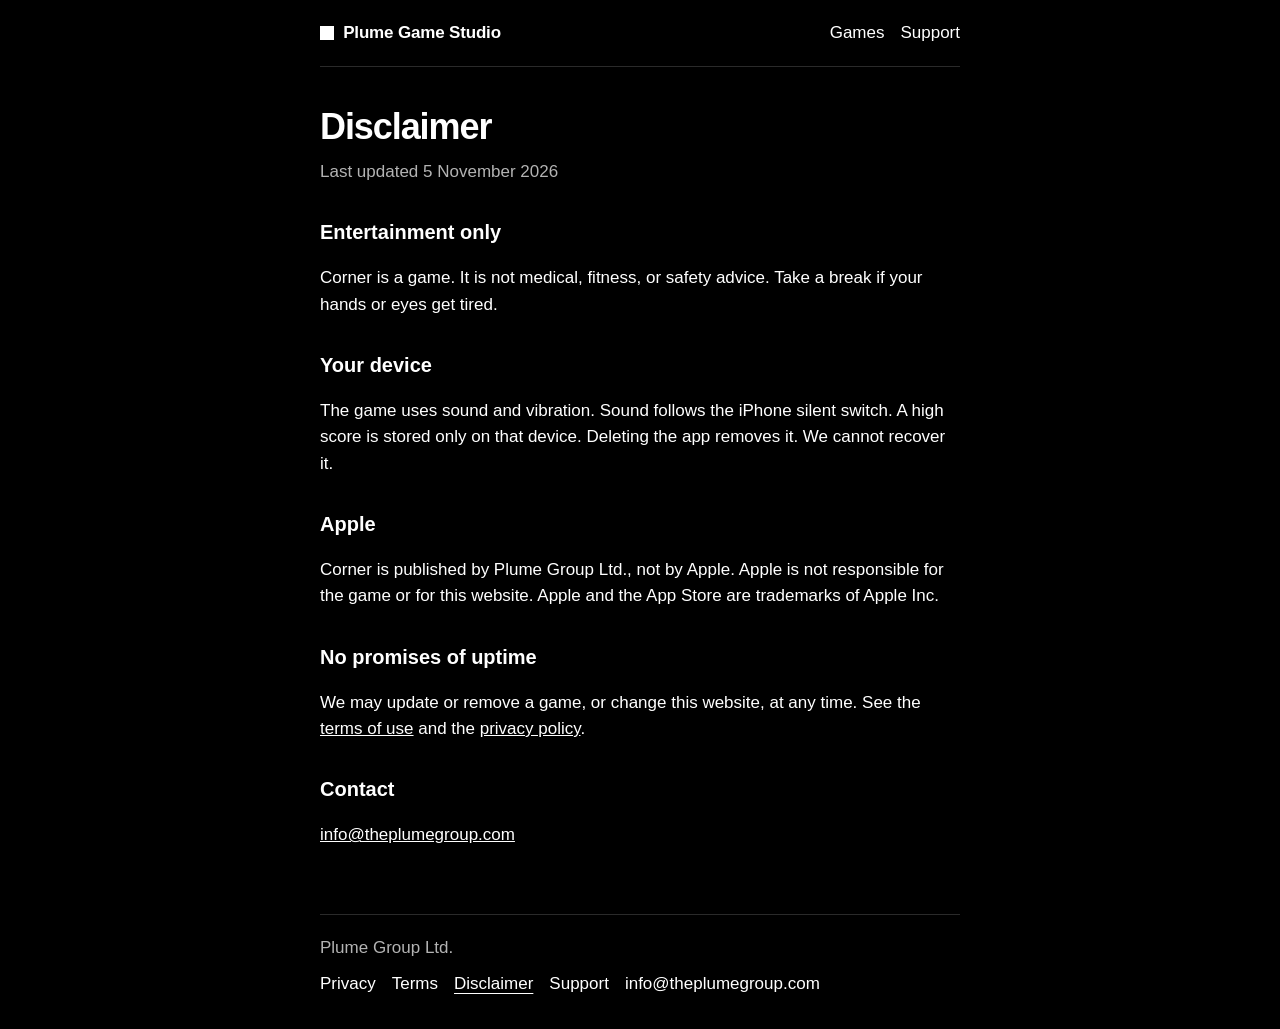
==== disclaimer.html @ d8ed9454 "Add the Plume Game Studio site. Co-authored-by: Cursor <cursoragent@cursor.com>" ====
<!DOCTYPE html>
<html lang="en">
<head>
  <meta charset="utf-8">
  <meta name="viewport" content="width=device-width, initial-scale=1">
  <title>Disclaimer — Plume Game Studio</title>
  <meta name="description" content="Disclaimer for Plume Game Studio and the iPhone game Corner.">
  <link rel="icon" href="favicon.svg" type="image/svg+xml">
  <link rel="stylesheet" href="css/style.css">
</head>
<body>
  <header>
    <a class="brand" href="index.html"><span class="mark" aria-hidden="true"></span> Plume Game Studio</a>
    <nav>
      <a href="index.html">Games</a>
      <a href="support.html">Support</a>
    </nav>
  </header>
  <main class="wrap">
    <h1>Disclaimer</h1>
    <p class="meta">Last updated 5 November 2026</p>

    <h2>Entertainment only</h2>
    <p>Corner is a game. It is not medical, fitness, or safety advice. Take a break if your hands or eyes get tired.</p>

    <h2>Your device</h2>
    <p>The game uses sound and vibration. Sound follows the iPhone silent switch. A high score is stored only on that device. Deleting the app removes it. We cannot recover it.</p>

    <h2>Apple</h2>
    <p>Corner is published by Plume Group Ltd., not by Apple. Apple is not responsible for the game or for this website. Apple and the App Store are trademarks of Apple Inc.</p>

    <h2>No promises of uptime</h2>
    <p>We may update or remove a game, or change this website, at any time. See the <a href="terms.html">terms of use</a> and the <a href="privacy.html">privacy policy</a>.</p>

    <h2>Contact</h2>
    <p><a href="mailto:info@theplumegroup.com">info@theplumegroup.com</a></p>
  </main>
  <footer>
    <p>Plume Group Ltd.</p>
    <nav>
      <a href="privacy.html">Privacy</a>
      <a href="terms.html">Terms</a>
      <a href="disclaimer.html" aria-current="page">Disclaimer</a>
      <a href="support.html">Support</a>
      <a href="mailto:info@theplumegroup.com">info@theplumegroup.com</a>
    </nav>
  </footer>
</body>
</html>
---- css/style.css ----
:root {
  color-scheme: dark;
  --bg: #000;
  --fg: #fff;
  --muted: #b3b3b3;
  --line: #2a2a2a;
}

* { box-sizing: border-box; }

body {
  margin: 0;
  background: var(--bg);
  color: var(--fg);
  font: 1.0625rem/1.55 -apple-system, BlinkMacSystemFont, "Segoe UI", sans-serif;
}

a { color: inherit; }

a:focus-visible {
  outline: 2px solid var(--fg);
  outline-offset: 3px;
}

.wrap {
  width: min(40rem, calc(100% - 2.5rem));
  margin: 0 auto;
}

header, footer {
  width: min(40rem, calc(100% - 2.5rem));
  margin: 0 auto;
}

header {
  display: flex;
  justify-content: space-between;
  align-items: center;
  gap: 1rem;
  padding: 1.25rem 0;
  border-bottom: 1px solid var(--line);
}

.brand {
  display: inline-flex;
  align-items: center;
  gap: 0.6rem;
  font-weight: 650;
  text-decoration: none;
  letter-spacing: -0.01em;
}

.mark {
  width: 0.85rem;
  height: 0.85rem;
  background: var(--fg);
  flex: none;
}

nav { display: flex; gap: 1rem; }

nav a { text-decoration: none; }

nav a[aria-current="page"] { text-decoration: underline; text-underline-offset: 0.25rem; }

main { padding: 2.5rem 0 3rem; }

h1 {
  margin: 0 0 0.75rem;
  font-size: 2.25rem;
  line-height: 1.1;
  letter-spacing: -0.03em;
}

h2 { margin: 2rem 0 0.5rem; font-size: 1.25rem; }

p, li { color: var(--fg); }

.lede, .meta, footer p { color: var(--muted); }

.lede { margin: 0; max-width: 34rem; font-size: 1.2rem; }

.game {
  margin-top: 2rem;
  padding: 1.35rem 1.35rem 1.35rem 1.5rem;
  border: 1px solid var(--line);
  border-left: 0.85rem solid var(--fg);
}

.game h2 { margin: 0 0 0.25rem; }

.meta { margin: 0 0 0.75rem; }

.game p:last-child { margin-bottom: 0; }

ul { padding-left: 1.15rem; }

li + li { margin-top: 0.35rem; }

footer {
  padding: 1.25rem 0 2rem;
  border-top: 1px solid var(--line);
}

footer p { margin: 0 0 0.6rem; }

@media (max-width: 36rem) {
  header { align-items: flex-start; flex-direction: column; }
  h1 { font-size: 1.9rem; }
}
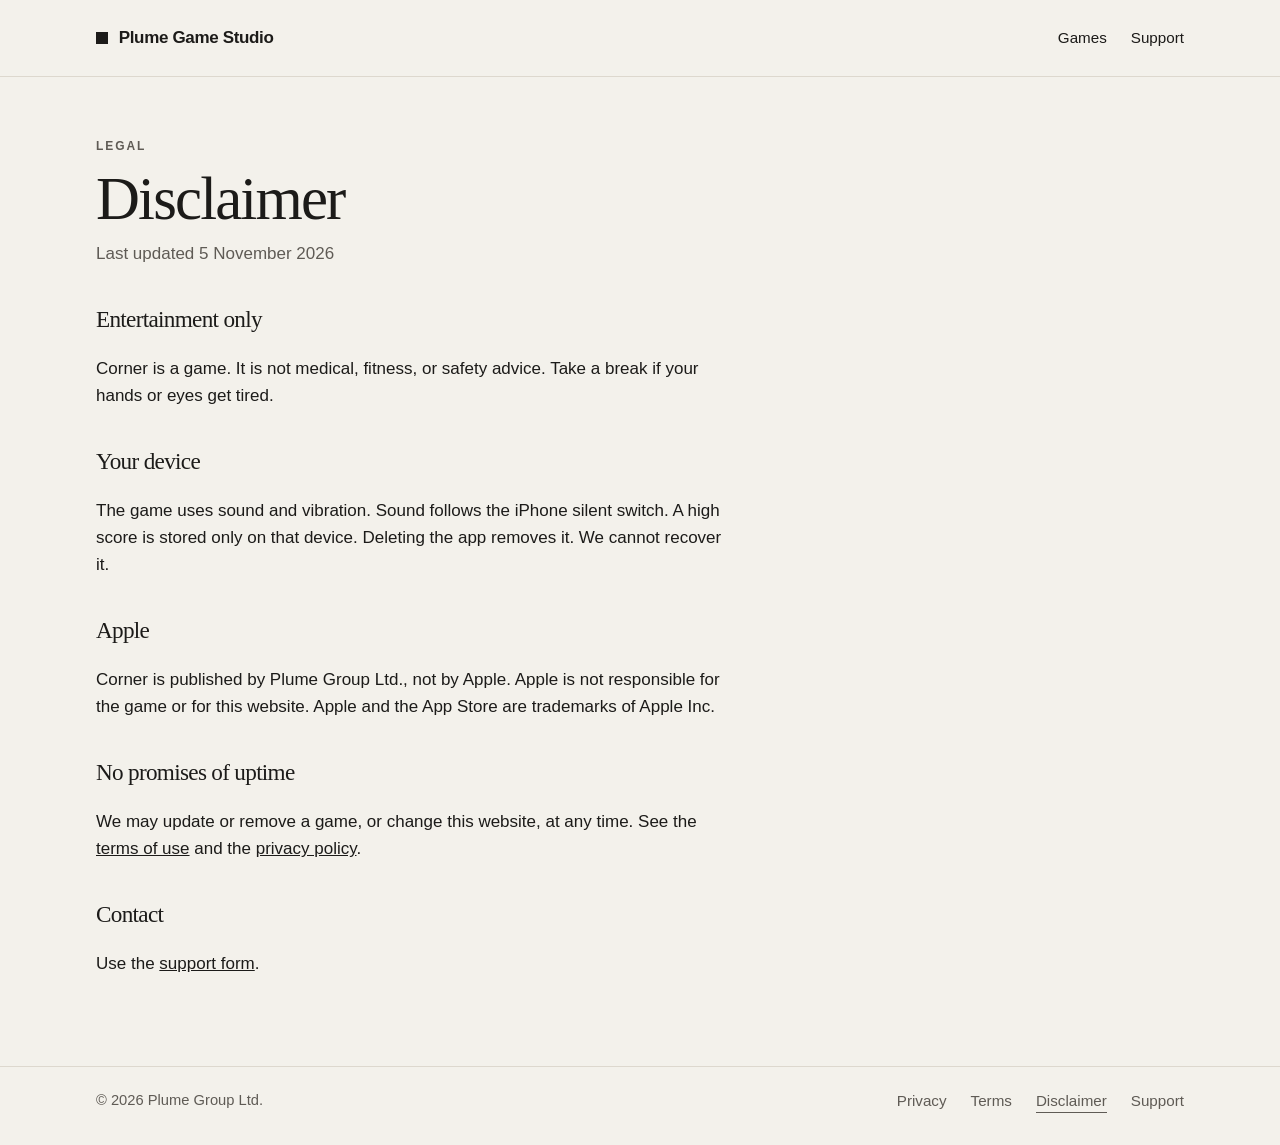
==== commit 8abae193: "Restyle the studio site and send support through a form. Co-authored-by: Cursor <cursoragent@cursor." ====
--- a/disclaimer.html
+++ b/disclaimer.html
@@ -9,41 +9,48 @@
   <link rel="stylesheet" href="css/style.css">
 </head>
 <body>
-  <header>
-    <a class="brand" href="index.html"><span class="mark" aria-hidden="true"></span> Plume Game Studio</a>
-    <nav>
-      <a href="index.html">Games</a>
-      <a href="support.html">Support</a>
-    </nav>
+  <a class="skip" href="#content">Skip to content</a>
+  <header class="site-header">
+    <div class="frame">
+      <a class="brand" href="index.html"><span class="mark" aria-hidden="true"></span> Plume Game Studio</a>
+      <nav class="nav">
+        <a href="index.html">Games</a>
+        <a href="support.html">Support</a>
+      </nav>
+    </div>
   </header>
-  <main class="wrap">
-    <h1>Disclaimer</h1>
-    <p class="meta">Last updated 5 November 2026</p>
+  <main id="content" class="page frame">
+    <div class="prose">
+      <p class="eyebrow">Legal</p>
+      <h1>Disclaimer</h1>
+      <p class="meta">Last updated 5 November 2026</p>
 
-    <h2>Entertainment only</h2>
-    <p>Corner is a game. It is not medical, fitness, or safety advice. Take a break if your hands or eyes get tired.</p>
+      <h2>Entertainment only</h2>
+      <p>Corner is a game. It is not medical, fitness, or safety advice. Take a break if your hands or eyes get tired.</p>
 
-    <h2>Your device</h2>
-    <p>The game uses sound and vibration. Sound follows the iPhone silent switch. A high score is stored only on that device. Deleting the app removes it. We cannot recover it.</p>
+      <h2>Your device</h2>
+      <p>The game uses sound and vibration. Sound follows the iPhone silent switch. A high score is stored only on that device. Deleting the app removes it. We cannot recover it.</p>
 
-    <h2>Apple</h2>
-    <p>Corner is published by Plume Group Ltd., not by Apple. Apple is not responsible for the game or for this website. Apple and the App Store are trademarks of Apple Inc.</p>
+      <h2>Apple</h2>
+      <p>Corner is published by Plume Group Ltd., not by Apple. Apple is not responsible for the game or for this website. Apple and the App Store are trademarks of Apple Inc.</p>
 
-    <h2>No promises of uptime</h2>
-    <p>We may update or remove a game, or change this website, at any time. See the <a href="terms.html">terms of use</a> and the <a href="privacy.html">privacy policy</a>.</p>
+      <h2>No promises of uptime</h2>
+      <p>We may update or remove a game, or change this website, at any time. See the <a href="terms.html">terms of use</a> and the <a href="privacy.html">privacy policy</a>.</p>
 
-    <h2>Contact</h2>
-    <p><a href="mailto:info@theplumegroup.com">info@theplumegroup.com</a></p>
+      <h2>Contact</h2>
+      <p>Use the <a href="support.html">support form</a>.</p>
+    </div>
   </main>
-  <footer>
-    <p>Plume Group Ltd.</p>
-    <nav>
-      <a href="privacy.html">Privacy</a>
-      <a href="terms.html">Terms</a>
-      <a href="disclaimer.html" aria-current="page">Disclaimer</a>
-      <a href="support.html">Support</a>
-      <a href="mailto:info@theplumegroup.com">info@theplumegroup.com</a>
-    </nav>
+  <footer class="site-footer">
+    <div class="footer-row frame">
+      <p>© 2026 Plume Group Ltd.</p>
+      <nav class="nav">
+        <a href="privacy.html">Privacy</a>
+        <a href="terms.html">Terms</a>
+        <a href="disclaimer.html" aria-current="page">Disclaimer</a>
+        <a href="support.html">Support</a>
+      </nav>
+    </div>
   </footer>
 </body>
 </html>
--- a/css/style.css
+++ b/css/style.css
@@ -1,9 +1,11 @@
 :root {
-  color-scheme: dark;
-  --bg: #000;
-  --fg: #fff;
-  --muted: #b3b3b3;
-  --line: #2a2a2a;
+  color-scheme: light;
+  --bg: #f3f1eb;
+  --ink: #1c1b19;
+  --muted: #5f5b55;
+  --line: #ddd8ce;
+  --paper: #fffcf8;
+  --stage: #141414;
 }
 
 * { box-sizing: border-box; }
@@ -11,100 +13,250 @@
 body {
   margin: 0;
   background: var(--bg);
-  color: var(--fg);
-  font: 1.0625rem/1.55 -apple-system, BlinkMacSystemFont, "Segoe UI", sans-serif;
+  color: var(--ink);
+  font-family: "Avenir Next", Avenir, "Segoe UI", Helvetica, Arial, sans-serif;
+  font-size: 1.0625rem;
+  line-height: 1.6;
 }
 
 a { color: inherit; }
 
-a:focus-visible {
-  outline: 2px solid var(--fg);
-  outline-offset: 3px;
-}
-
-.wrap {
-  width: min(40rem, calc(100% - 2.5rem));
-  margin: 0 auto;
-}
-
-header, footer {
-  width: min(40rem, calc(100% - 2.5rem));
-  margin: 0 auto;
-}
-
-header {
+a:focus-visible,
+button:focus-visible,
+input:focus-visible,
+select:focus-visible,
+textarea:focus-visible {
+  outline: 2px solid var(--ink);
+  outline-offset: 2px;
+}
+
+.skip {
+  position: absolute;
+  left: 1rem;
+  top: -4rem;
+  background: var(--paper);
+  padding: 0.4rem 0.7rem;
+}
+
+.skip:focus { top: 1rem; }
+
+.frame {
+  width: min(68rem, calc(100% - 3rem));
+  margin-inline: auto;
+}
+
+.site-header { border-bottom: 1px solid var(--line); }
+
+.site-header .frame,
+.footer-row {
   display: flex;
   justify-content: space-between;
   align-items: center;
-  gap: 1rem;
-  padding: 1.25rem 0;
-  border-bottom: 1px solid var(--line);
-}
+  gap: 1.5rem;
+}
+
+.site-header .frame { min-height: 4.75rem; }
 
 .brand {
   display: inline-flex;
   align-items: center;
-  gap: 0.6rem;
-  font-weight: 650;
+  gap: 0.7rem;
+  color: inherit;
+  font-weight: 600;
+  letter-spacing: -0.02em;
   text-decoration: none;
-  letter-spacing: -0.01em;
 }
 
 .mark {
-  width: 0.85rem;
-  height: 0.85rem;
-  background: var(--fg);
+  width: 0.72rem;
+  height: 0.72rem;
+  background: var(--ink);
   flex: none;
 }
 
-nav { display: flex; gap: 1rem; }
-
-nav a { text-decoration: none; }
-
-nav a[aria-current="page"] { text-decoration: underline; text-underline-offset: 0.25rem; }
-
-main { padding: 2.5rem 0 3rem; }
+.nav { display: flex; gap: 1.5rem; }
+
+.nav a {
+  color: inherit;
+  font-size: 0.95rem;
+  text-decoration: none;
+}
+
+.nav a[aria-current="page"] { box-shadow: inset 0 -1px 0 currentColor; }
+
+.hero {
+  display: grid;
+  grid-template-columns: minmax(0, 1.2fr) minmax(14rem, 0.8fr);
+  gap: 4rem;
+  align-items: center;
+  padding: 5rem 0 4.5rem;
+}
+
+.eyebrow {
+  margin: 0 0 0.85rem;
+  color: var(--muted);
+  font-size: 0.75rem;
+  font-weight: 600;
+  letter-spacing: 0.16em;
+  text-transform: uppercase;
+}
+
+h1, h2, h3 {
+  font-family: "Iowan Old Style", "Palatino Linotype", Palatino, Georgia, serif;
+  font-weight: 500;
+  letter-spacing: -0.03em;
+}
 
 h1 {
-  margin: 0 0 0.75rem;
-  font-size: 2.25rem;
-  line-height: 1.1;
-  letter-spacing: -0.03em;
-}
-
-h2 { margin: 2rem 0 0.5rem; font-size: 1.25rem; }
-
-p, li { color: var(--fg); }
-
-.lede, .meta, footer p { color: var(--muted); }
-
-.lede { margin: 0; max-width: 34rem; font-size: 1.2rem; }
+  margin: 0;
+  font-size: clamp(3.1rem, 6.4vw, 5.1rem);
+  line-height: 0.94;
+}
+
+h2 { margin: 0; font-size: 2rem; }
+
+h3 { margin: 0 0 0.45rem; font-size: 1.85rem; }
+
+.lede {
+  margin: 1.35rem 0 0;
+  max-width: 34rem;
+  color: var(--muted);
+  font-size: 1.2rem;
+}
+
+.stage {
+  position: relative;
+  aspect-ratio: 1;
+  background: var(--stage);
+  box-shadow: 0 28px 70px rgba(20, 20, 20, 0.14);
+}
+
+.stage-square {
+  position: absolute;
+  top: 0;
+  left: 0;
+  width: 34%;
+  height: 34%;
+  background: #fff;
+}
+
+.catalog { padding-bottom: 5rem; }
+
+.section-head {
+  display: flex;
+  justify-content: space-between;
+  align-items: baseline;
+  gap: 1rem;
+  padding-top: 1.4rem;
+  border-top: 1px solid var(--line);
+}
+
+.section-head p { margin: 0; color: var(--muted); }
 
 .game {
-  margin-top: 2rem;
-  padding: 1.35rem 1.35rem 1.35rem 1.5rem;
+  display: grid;
+  grid-template-columns: 9.5rem minmax(0, 1fr);
+  gap: 1.75rem;
+  align-items: center;
+  margin-top: 1.4rem;
+  padding-top: 1.4rem;
+  border-top: 1px solid var(--line);
+}
+
+.stage-sm { box-shadow: none; }
+
+.game p:last-child { margin: 0; max-width: 38rem; }
+
+.page {
+  padding: 3.75rem 0 4.5rem;
+}
+
+.page h1 { font-size: clamp(2.6rem, 5vw, 3.8rem); }
+
+.prose { max-width: 40rem; }
+
+.prose h2 { margin: 2.1rem 0 0.45rem; font-size: 1.45rem; }
+
+.meta { margin: 0.8rem 0 0; color: var(--muted); }
+
+.form {
+  display: grid;
+  gap: 1rem;
+  max-width: 36rem;
+  margin-top: 1.75rem;
+}
+
+label {
+  display: grid;
+  gap: 0.4rem;
+  font-size: 0.92rem;
+  font-weight: 600;
+}
+
+input, select, textarea {
+  width: 100%;
+  padding: 0.8rem 0.85rem;
+  border: 1px solid #cfcabe;
+  border-radius: 2px;
+  background: var(--paper);
+  color: var(--ink);
+  font: inherit;
+}
+
+textarea { min-height: 10rem; resize: vertical; }
+
+button {
+  justify-self: start;
+  margin-top: 0.25rem;
+  padding: 0.85rem 1.25rem;
+  border: 0;
+  background: var(--ink);
+  color: #fff;
+  font: inherit;
+  font-weight: 600;
+  cursor: pointer;
+}
+
+button:hover { background: #000; }
+
+.hp {
+  position: absolute;
+  left: -10000px;
+  width: 1px;
+  height: 1px;
+  overflow: hidden;
+}
+
+.banner {
+  max-width: 36rem;
+  margin: 1.4rem 0 0;
+  padding: 0.9rem 1rem;
+  background: var(--paper);
   border: 1px solid var(--line);
-  border-left: 0.85rem solid var(--fg);
-}
-
-.game h2 { margin: 0 0 0.25rem; }
-
-.meta { margin: 0 0 0.75rem; }
-
-.game p:last-child { margin-bottom: 0; }
-
-ul { padding-left: 1.15rem; }
-
-li + li { margin-top: 0.35rem; }
-
-footer {
-  padding: 1.25rem 0 2rem;
-  border-top: 1px solid var(--line);
-}
-
-footer p { margin: 0 0 0.6rem; }
-
-@media (max-width: 36rem) {
-  header { align-items: flex-start; flex-direction: column; }
-  h1 { font-size: 1.9rem; }
-}
+}
+
+.banner.error { border-color: #8d4038; }
+
+.site-footer { border-top: 1px solid var(--line); }
+
+.footer-row {
+  padding: 1.35rem 0 2rem;
+  color: var(--muted);
+  font-size: 0.92rem;
+}
+
+.footer-row p { margin: 0; }
+
+.footer-row a { color: inherit; text-decoration: none; }
+
+.footer-row a:hover,
+.nav a:hover,
+.prose a:hover { text-decoration: underline; text-underline-offset: 0.18rem; }
+
+@media (max-width: 48rem) {
+  .hero, .game { grid-template-columns: 1fr; }
+  .stage { width: min(100%, 16rem); }
+  .site-header .frame,
+  .footer-row { align-items: flex-start; flex-direction: column; }
+  .footer-row { gap: 0.8rem; }
+}
